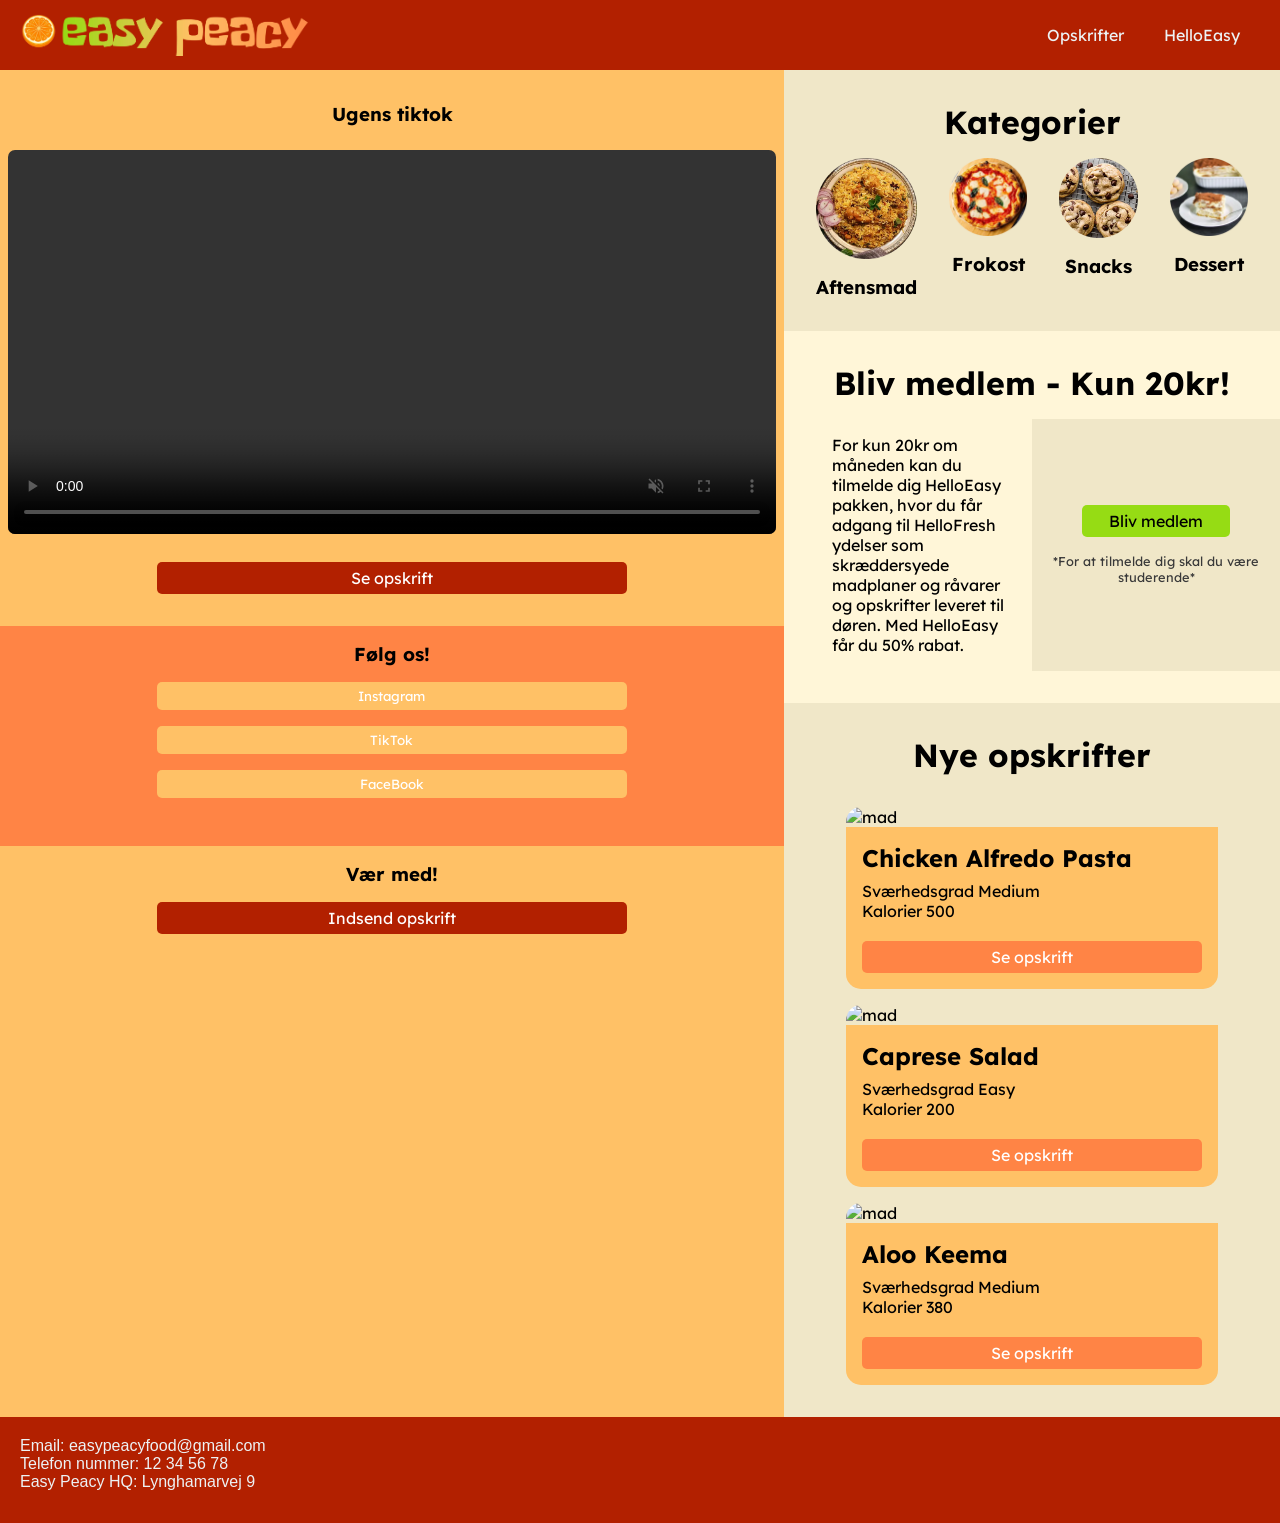
==== index.html @ 2718418a "Merge pull request #2 from Vicky8484/buttons-hover-global-css-victory buttons hover css added" ====
<!DOCTYPE html>
<html lang="da">

<head>
    <meta charset="UTF-8">
    <meta name="viewport" content="width=device-width, initial-scale=1.0">
    <title>Easy Peacy</title>

    <link rel="stylesheet" href="css/global.css">
    <link rel="stylesheet" href="css/index.css">

    <link rel="icon" type="image/png" sizes="32x32" href="img-vid/epfavicon.webp">

    <script src="js/menu.js" defer></script>
    <script src="js/slideshow.js" defer></script>
    <script src="js/kategorier.js" defer></script>


    <link href="https://fonts.googleapis.com/css2?family=Lexend:wght@100..900&display=swap" rel="stylesheet">


</head>

<body>
    <header>
        <div class="logo">
            <a href="index.html">
                <img src="img-vid/eplogo.webp" alt="Logo">
            </a>
        </div>
        <nav>
            <ul class="menu">
                <li><a href="opskrifter.html">Opskrifter</a></li>
                <li><a href="helloeasy.html">HelloEasy</a></li>
            </ul>
            <button class="burger">
                <span class="line"></span>
                <span class="line"></span>
                <span class="line"></span>
            </button>
        </nav>
    </header>
    <main>
        <div id="hero-box">
            <!-- Slideshow container -->
            <div class="slideshow-container">

                <!-- Full-width images with number and caption text -->
                <div class="mySlides fade">
                    <!--<div class="numbertext">1 / 6</div>-->
                    <img src="img-vid/banner1.webp" style="width:100%">
                </div>

                <div class="mySlides fade">
                    <!--<div class="numbertext">2 / 6</div>-->
                    <img src="img-vid/banner2.webp" style="width:100%">
                </div>
            </div>
        </div>
        <div id="main-box">
            <div class="sidepanel">
                <div class="spSection1">
                    <h3>Ugens tiktok</h3>
                    <video height="400" controls tools loop muted>
                        <source src="img-vid/ugenstiktok.mp4" type="video/mp4">
                        Din browser understøtter ikke video-tagget.
                    </video>
                    <a href="enkeltopskrift.html?recipeId=11" class="redBtn button">Se opskrift</a>
                </div>
                <div class="spSection2">
                    <h3>Følg os!</h3>
                    <button class="yellowBtn button">Instagram</button>
                    <button class="yellowBtn button">TikTok</button>
                    <button class="yellowBtn button">FaceBook</button>
                </div>
                <div class="spSection3">
                    <h3>Vær med!</h3>
                    <a href="forms.html" class="redBtn button">Indsend opskrift</a>
                </div>
            </div>
            <div class="sections">
                <div class="kategorierSection">
                    <h1>Kategorier</h1>
                    <div class="kategorierBox">

                    </div>
                </div>
                <div class="blivMedlemSection">
                    <h1>Bliv medlem - Kun 20kr!</h1>
                    <div class="bmInfoBox">
                        <div class="bminfo">
                            <p>For kun 20kr om måneden kan du tilmelde dig HelloEasy pakken,
                                hvor du får adgang til HelloFresh ydelser som skræddersyede madplaner og råvarer og
                                opskrifter leveret til døren. Med HelloEasy får du 50% rabat.</p>
                        </div>
                        <div class="blivmedlem">
                            <a href="helloeasy.html" class="greenBtn button">Bliv medlem</a>
                            <p class="bmDisclaimer">*For at tilmelde dig skal du være studerende*</p>
                        </div>
                    </div>
                </div>
                <div class="nyeOpskrifterSection">
                    <h1>Nye opskrifter</h1>
                    <div class="opskrifterBox">
                        <div class="noCard">
                            <img src="https://cdn.dummyjson.com/recipe-images/4.webp" alt="mad">
                            <div class="noCard-info">
                                <h2>Chicken Alfredo Pasta</h2>
                                <p>Sværhedsgrad Medium</p>
                                <p>Kalorier 500</p>
                                <br>
                                <a href="enkeltopskrift.html?recipeId=4" class="orangeBtn button">Se
                                    opskrift</a>
                            </div>
                        </div>
                        <div class="noCard">
                            <img src="https://cdn.dummyjson.com/recipe-images/9.webp" alt="mad">
                            <div class="noCard-info">
                                <h2>Caprese Salad</h2>
                                <p>Sværhedsgrad Easy</p>
                                <p>Kalorier 200</p>
                                <br>
                                <a href="enkeltopskrift.html?recipeId=9" class="orangeBtn button">Se opskrift</a>
                            </div>
                        </div>
                        <div class="noCard">
                            <img src="https://cdn.dummyjson.com/recipe-images/13.webp" alt="mad">
                            <div class="noCard-info">
                                <h2>Aloo Keema</h2>
                                <p>Sværhedsgrad Medium</p>
                                <p>Kalorier 380</p>
                                <br>
                                <a href="enkeltopskrift.html?recipeId=13" class="orangeBtn button">Se opskrift</a>
                            </div>
                        </div>
                    </div>
                </div>
            </div>
        </div>
    </main>
    <footer>
        <div class="tern-box">

        </div>
        <div class="footerInfo-box">
            <p>Email: easypeacyfood@gmail.com</p>
            <p>Telefon nummer: 12 34 56 78</p>
            <p>Easy Peacy HQ: Lynghamarvej 9</p>
        </div>
    </footer>
</body>

</html>
---- css/global.css ----
/*************** Reset *********************/
* {
  margin: 0;
  padding: 0;
  box-sizing: border-box;
}

img {
  width: 100%;
  height: auto;
  display: block;
}

/************ menu + burger menu **********/
header {
  top: 0;
  display: flex;
  justify-content: space-between;
  align-items: center;
  padding: 20px;
  height: 70px;
  background-color: #b22000;
}

.logo img {
  width: 300px;
  height: auto;
  border-radius: 0;
}

.menu {
  display: flex;
  list-style: none;
  margin: 0;
  padding: 0;
}

.menu a {
  display: block;
  padding-block: 1rem;
  padding-right: 20px;
  padding-left: 20px;
  color: #edf2f4;
  text-decoration: none;
  transition: color 0.3s;
  text-align: end;
}

.menu a:hover {
  color: #ffc166;
  text-decoration: none;
}

.burger {
  width: 30px;
  height: 20px;
  cursor: pointer;
}

.burger .line {
  display: block;
  width: 100%;
  height: 2px;
  background-color: #fff6d8;
  margin-bottom: 5px;
  transition: 0.2s linear;
}
.burger {
  display: none;
}

@media screen and (max-width: 800px) {
  .menu {
    display: none;
  }

  .menu a {
    color: #000;
  }
  .menu a:hover {
    color: #b22000;
    text-decoration: none;
  }
  .burger {
    display: block;
    background-color: transparent;
    border: 0;
  }
  .burger.active .line:nth-child(1) {
    transform: rotate(45deg) translate(5px, 5px);
    transition: 0.2s linear;
  }

  .burger.active .line:nth-child(2) {
    opacity: 0;
    transition: 0.15s linear;
  }

  .burger.active .line:nth-child(3) {
    transform: rotate(-45deg) translate(5px, -5px);
    transition: 0.2s linear;
  }

  nav.active .menu {
    display: block;
    background-color: #fff6d8;
    position: absolute;
    top: 70px;
    left: 0;
    width: 100%;
    box-shadow: 0 10px 10px #0000001a;
    z-index: 1;
  }
}

/************ body **********/
body {
  background-color: #fff6d8;
  font-family: "Lexend", sans-serif;
  font-optical-sizing: auto;
  font-weight: 400;
  font-style: normal;
}

/************ knapper **********/
.button {
  font-family: "Lexend", sans-serif;
  font-optical-sizing: auto;
  font-weight: 400;
  font-style: normal;
  display: inline-block;
  padding-block: 6px;
  width: 60%;
  border: none;
  border-radius: 5px;
  text-decoration: none;
}

.button:hover {
  filter: brightness(95%);
}

.redBtn {
  background-color: #b22000;
  color: #fff;
}

.yellowBtn {
  background-color: #ffc166;
  color: #fff;
}

.greenBtn {
  background-color: #96dc14;
  color: #000;
}

.orangeBtn {
  background-color: #ff8445;
  color: #fff;
}

/************ footer **********/
.tern-box {
  height: 200px;
  background-image: url("../img-vid/ternet-baggrund.webp");
}
.footerInfo-box {
  background-color: #b22000;
  color: #edf2f4;
  padding: 20px;
  font-family: "Poppins", sans-serif;
  font-weight: 400;
  font-style: normal;
  font-size: 1rem;
  padding-bottom: 2rem;
}
---- css/index.css ----
/****** main-box + children ******/
#main-box {
  display: grid;
  grid-template-columns: 1fr 4fr;
}

#hero-box {
  display: none;
}

.tern-box {
  display: none;
}

/****** sidepanel + children ******/
.sidepanel {
  text-align: center;
  background-color: #ffc166;
  padding-block: 2rem;
}

.spSection1 h3 {
  margin-bottom: 1rem;
}

.spSection1 video {
  border-radius: 15px;
  margin-bottom: 1rem;
  padding: 0.5rem;
}

.spSection1 {
  margin-bottom: 2rem;
}

.spSection2 {
  background-color: #ff8445;
  padding-bottom: 2rem;
}

.spSection2 h3 {
  padding-top: 1rem;
  margin-bottom: 1rem;
}

.spSection2 button {
  margin-bottom: 1rem;
}

.spSection3 {
  padding-bottom: 2rem;
}

.spSection3 h3 {
  padding-top: 1rem;
  margin-bottom: 1rem;
}

/****** sections + children ******/
.nyeOpskrifterSection {
  background-color: #f0e7c8;
  padding: 1rem;
  padding-top: 2rem;
  padding-bottom: 2rem;
}

.nyeOpskrifterSection h1 {
  text-align: center;
  padding-bottom: 1rem;
}

.opskrifterBox {
  display: grid;
  grid-template-columns: repeat(auto-fit, minmax(250px, 1fr));
  gap: 1rem;
  width: 80%;
  margin: auto;
  margin-top: 1rem;
}

.noCard img {
  border-top-left-radius: 15px;
  border-top-right-radius: 15px;
}

.noCard h2 {
  font-size: 1.5rem;
  padding-bottom: 0.5rem;
}

.noCard-info {
  background-color: #ffc166;
  padding-bottom: 3rem;
  border-bottom-right-radius: 15px;
  border-bottom-left-radius: 15px;
  padding: 1rem;
}

.noCard-info a {
  text-align: center;
  width: 100%;
}

.blivMedlemSection {
  padding-top: 2rem;
  padding-bottom: 2rem;
}

.blivMedlemSection h1 {
  text-align: center;
  padding-bottom: 1rem;
}

.bmInfoBox {
  display: grid;
  grid-template-columns: 1fr 1fr;
  max-width: 900px;
  margin: auto;
}

.bminfo {
  padding: 1rem;
  padding-left: 3rem;
}

.blivmedlem {
  background-color: #f0e7c8;
  text-align: center;
  align-content: center;
}

.bmDisclaimer {
  padding-top: 1rem;
  font-size: 0.8rem;
  color: #393939;
}

.kategorierSection {
  background-color: #f0e7c8;
  padding-top: 2rem;
  padding-bottom: 2rem;
}

.kategorierSection h1 {
  text-align: center;
  padding-bottom: 1rem;
}

.kategorierBox {
  display: grid;
  grid-template-columns: repeat(4, 1fr);
  gap: 2rem;
  text-align: center;
  padding-left: 2rem;
  padding-right: 2rem;
  overflow-x: auto;
}

.kategori {
  text-decoration: none;
}

.kategori h3 {
  padding-top: 1rem;
  color: #000;
}

.omOsSection {
  padding-top: 2rem;
  padding-bottom: 2rem;
}

.omOsSection h1 {
  text-align: center;
  padding-bottom: 1rem;
}

.omOsBox {
  display: grid;
  grid-template-columns: 1fr 1fr;
  max-width: 900px;
  margin: auto;
}

.omOsBox img {
  width: 100%;
  border-radius: 15px;
  object-fit: cover;
}

@media screen and (max-width: 800px) {
  #main-box {
    grid-template-columns: 1fr;
    gap: 20px;
  }

  .spSection1 {
    display: none;
  }

  .sidepanel {
    text-align: center;
    padding-block: 2rem;
    position: static;
    top: 0;
  }

  /***/

  .kategorierSection h1 {
    text-align: center;
    padding-bottom: 1rem;
  }

  .kategorierBox {
    display: grid;
    grid-template-columns: repeat(2, 1fr);
    text-align: center;
    padding-left: 1rem;
    padding-right: 1rem;
    width: 80%;
    margin: auto;
  }

  .opskrifterBox {
    display: grid;
    grid-template-columns: repeat(auto-fit, minmax(160px, 1fr));
    gap: 1rem;
    width: 80%;
    margin: auto;
    margin-top: 1rem;
    overflow-x: auto;
  }
}

/* @media screen and (min-width: 768px) {
  .kategorierBox {
    display: grid;
    grid-template-columns: repeat(4, 1fr);
    gap: 2rem;
    text-align: center;
    padding-left: 2rem;
    padding-right: 2rem;
    overflow-x: auto;
  }
} */
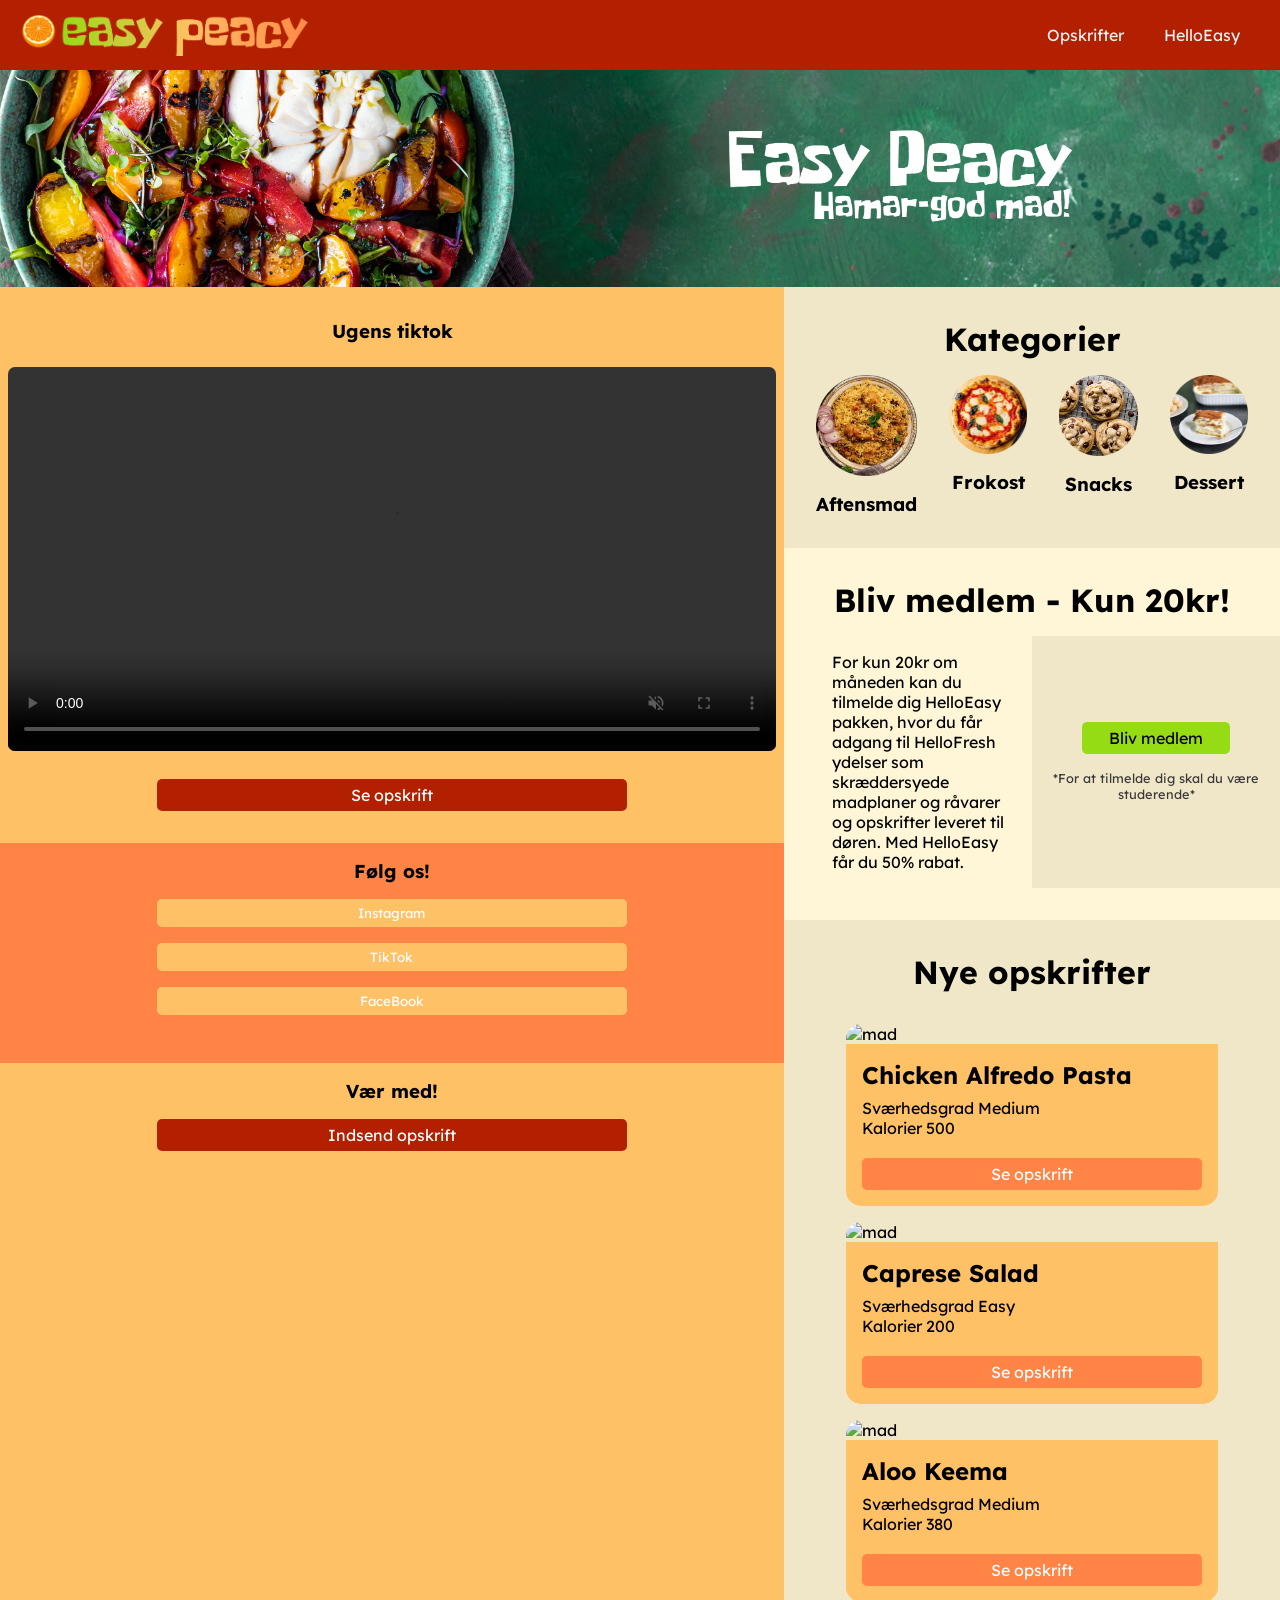
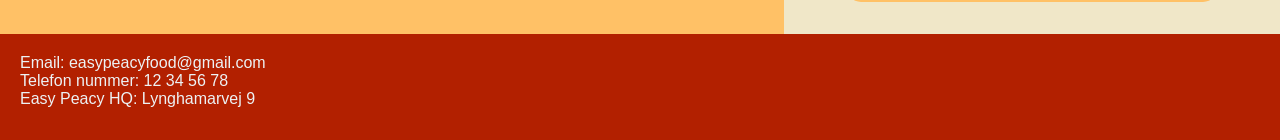
==== commit f5c9c651: "js cleared Victory" ====
--- a/index.html
+++ b/index.html
@@ -55,6 +55,16 @@
                     <!--<div class="numbertext">2 / 6</div>-->
                     <img src="img-vid/banner2.webp" style="width:100%">
                 </div>
+
+                <div class="mySlides fade">
+                    <!--<div class="numbertext">2 / 6</div>-->
+                    <img src="img-vid/banner3.webp" style="width:100%">
+                </div>
+
+                <div class="mySlides fade">
+                    <!--<div class="numbertext">2 / 6</div>-->
+                    <img src="img-vid/banner4.webp" style="width:100%">
+                </div>
             </div>
         </div>
         <div id="main-box">
@@ -82,7 +92,22 @@
                 <div class="kategorierSection">
                     <h1>Kategorier</h1>
                     <div class="kategorierBox">
-
+                        <a href="opskrifter.html/recipes/meal-type/dinner" class="kategori">
+                            <img src="img-vid/kategori-img1.webp" alt="aftensmad">
+                            <h3>Aftensmad</h3>
+                        </a>
+                        <a href="opskrifter.html" class="kategori">
+                            <img src="img-vid/kategori-img2.webp" alt="aftensmad">
+                            <h3>Frokost</h3>
+                        </a>
+                        <a href="opskrifter.html" class="kategori">
+                            <img src="img-vid/kategori-img3.webp" alt="aftensmad">
+                            <h3>Snacks</h3>
+                        </a>
+                        <a href="opskrifter.html" class="kategori">
+                            <img src="img-vid/kategori-img4.webp" alt="aftensmad">
+                            <h3>Dessert</h3>
+                        </a>
                     </div>
                 </div>
                 <div class="blivMedlemSection">
@@ -105,7 +130,7 @@
                         <div class="noCard">
                             <img src="https://cdn.dummyjson.com/recipe-images/4.webp" alt="mad">
                             <div class="noCard-info">
-                                <h2>Chicken Alfredo Pasta</h2>
+                                <h3>Chicken Alfredo Pasta</h3>
                                 <p>Sværhedsgrad Medium</p>
                                 <p>Kalorier 500</p>
                                 <br>
@@ -116,7 +141,7 @@
                         <div class="noCard">
                             <img src="https://cdn.dummyjson.com/recipe-images/9.webp" alt="mad">
                             <div class="noCard-info">
-                                <h2>Caprese Salad</h2>
+                                <h3>Caprese Salad</h3>
                                 <p>Sværhedsgrad Easy</p>
                                 <p>Kalorier 200</p>
                                 <br>
@@ -126,7 +151,7 @@
                         <div class="noCard">
                             <img src="https://cdn.dummyjson.com/recipe-images/13.webp" alt="mad">
                             <div class="noCard-info">
-                                <h2>Aloo Keema</h2>
+                                <h3>Aloo Keema</h3>
                                 <p>Sværhedsgrad Medium</p>
                                 <p>Kalorier 380</p>
                                 <br>
--- a/css/global.css
+++ b/css/global.css
@@ -9,6 +9,11 @@
   width: 100%;
   height: auto;
   display: block;
+}
+
+/*ternet box gjort usynlig*/
+.tern-box {
+  display: none;
 }
 
 /************ menu + burger menu **********/
--- a/css/index.css
+++ b/css/index.css
@@ -4,13 +4,9 @@
   grid-template-columns: 1fr 4fr;
 }
 
-#hero-box {
+/* #hero-box {
   display: none;
-}
-
-.tern-box {
-  display: none;
-}
+} */
 
 /****** sidepanel + children ******/
 .sidepanel {
@@ -83,7 +79,7 @@
   border-top-right-radius: 15px;
 }
 
-.noCard h2 {
+.noCard h3 {
   font-size: 1.5rem;
   padding-bottom: 0.5rem;
 }
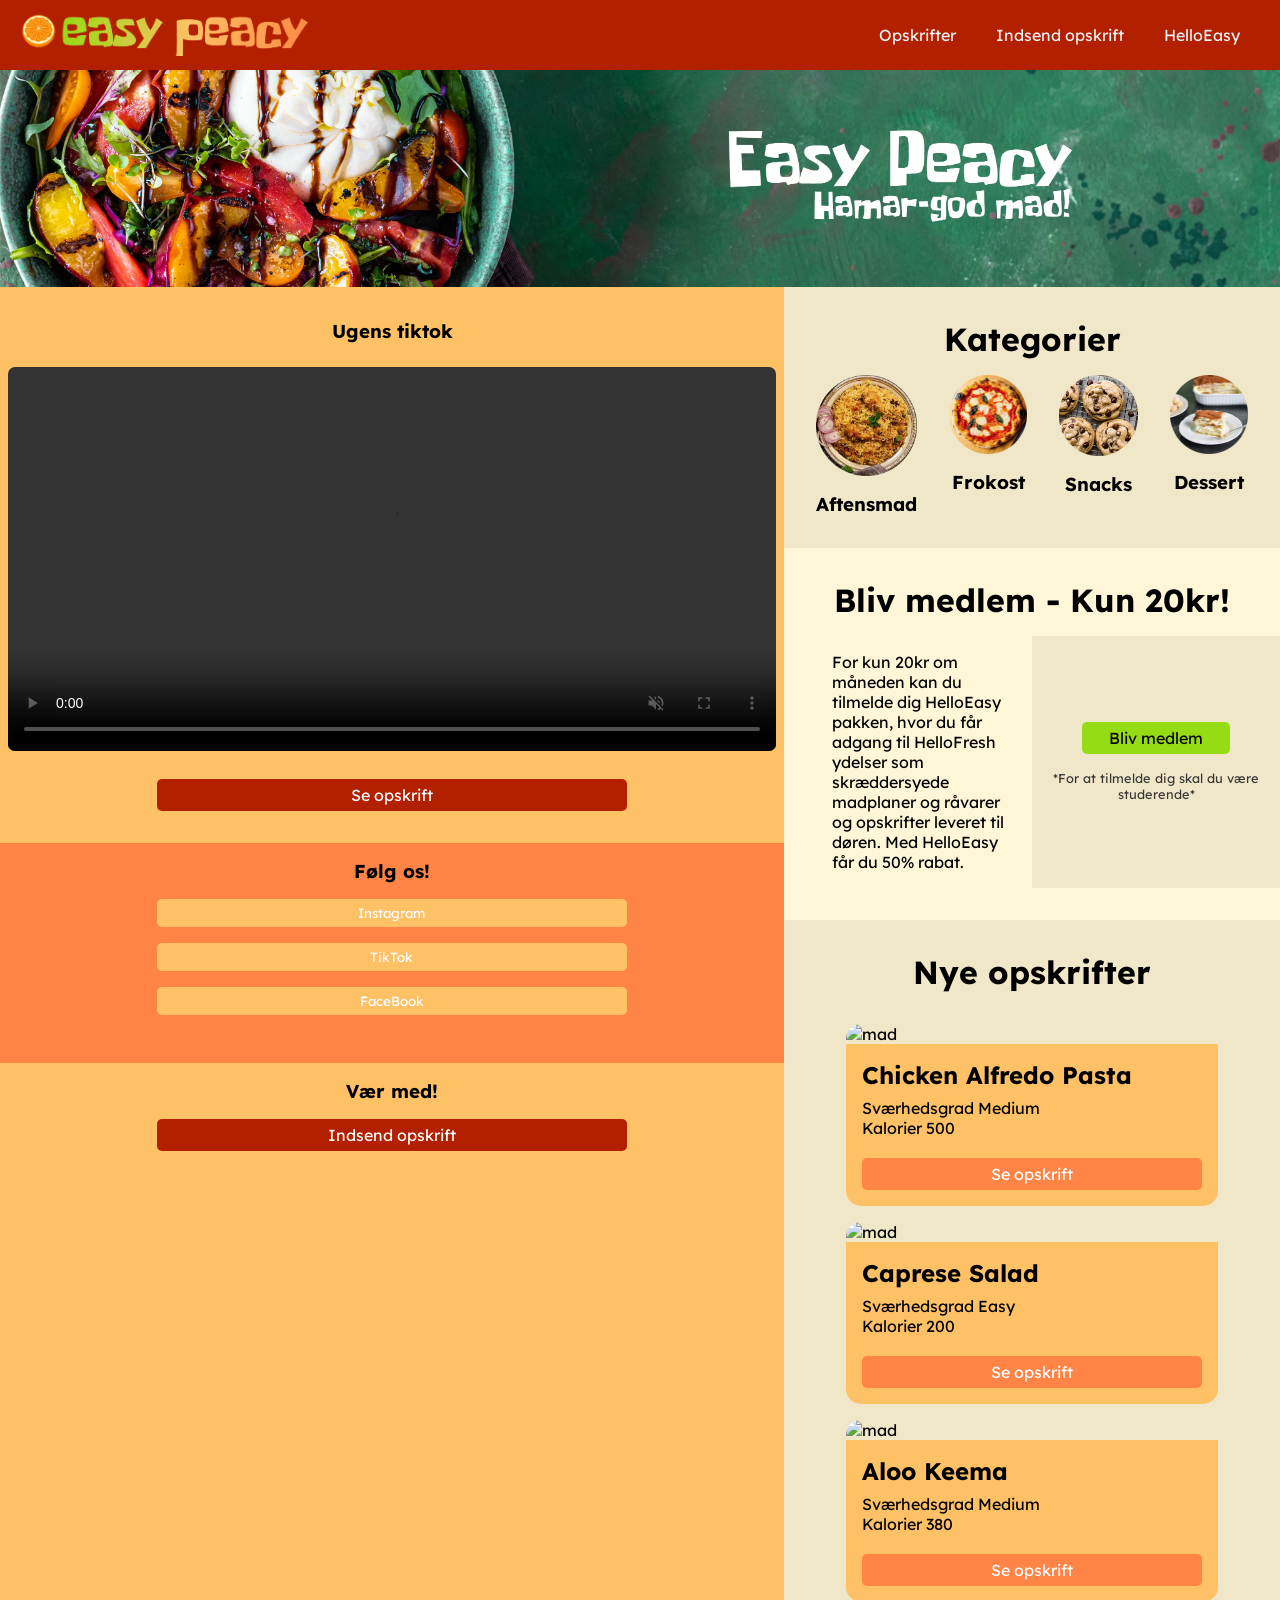
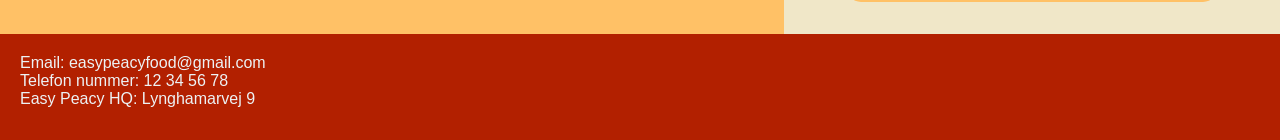
==== commit 6b9fb116: "teknisk dokumentation sat op" ====
--- a/index.html
+++ b/index.html
@@ -31,6 +31,7 @@
         <nav>
             <ul class="menu">
                 <li><a href="opskrifter.html">Opskrifter</a></li>
+                <li><a href="forms.html">Indsend opskrift</a></li>
                 <li><a href="helloeasy.html">HelloEasy</a></li>
             </ul>
             <button class="burger">
@@ -49,16 +50,6 @@
                 <div class="mySlides fade">
                     <!--<div class="numbertext">1 / 6</div>-->
                     <img src="img-vid/banner1.webp" style="width:100%">
-                </div>
-
-                <div class="mySlides fade">
-                    <!--<div class="numbertext">2 / 6</div>-->
-                    <img src="img-vid/banner2.webp" style="width:100%">
-                </div>
-
-                <div class="mySlides fade">
-                    <!--<div class="numbertext">2 / 6</div>-->
-                    <img src="img-vid/banner3.webp" style="width:100%">
                 </div>
 
                 <div class="mySlides fade">
@@ -92,22 +83,7 @@
                 <div class="kategorierSection">
                     <h1>Kategorier</h1>
                     <div class="kategorierBox">
-                        <a href="opskrifter.html/recipes/meal-type/dinner" class="kategori">
-                            <img src="img-vid/kategori-img1.webp" alt="aftensmad">
-                            <h3>Aftensmad</h3>
-                        </a>
-                        <a href="opskrifter.html" class="kategori">
-                            <img src="img-vid/kategori-img2.webp" alt="aftensmad">
-                            <h3>Frokost</h3>
-                        </a>
-                        <a href="opskrifter.html" class="kategori">
-                            <img src="img-vid/kategori-img3.webp" alt="aftensmad">
-                            <h3>Snacks</h3>
-                        </a>
-                        <a href="opskrifter.html" class="kategori">
-                            <img src="img-vid/kategori-img4.webp" alt="aftensmad">
-                            <h3>Dessert</h3>
-                        </a>
+
                     </div>
                 </div>
                 <div class="blivMedlemSection">
@@ -130,7 +106,7 @@
                         <div class="noCard">
                             <img src="https://cdn.dummyjson.com/recipe-images/4.webp" alt="mad">
                             <div class="noCard-info">
-                                <h3>Chicken Alfredo Pasta</h3>
+                                <h2>Chicken Alfredo Pasta</h2>
                                 <p>Sværhedsgrad Medium</p>
                                 <p>Kalorier 500</p>
                                 <br>
@@ -141,7 +117,7 @@
                         <div class="noCard">
                             <img src="https://cdn.dummyjson.com/recipe-images/9.webp" alt="mad">
                             <div class="noCard-info">
-                                <h3>Caprese Salad</h3>
+                                <h2>Caprese Salad</h2>
                                 <p>Sværhedsgrad Easy</p>
                                 <p>Kalorier 200</p>
                                 <br>
@@ -151,7 +127,7 @@
                         <div class="noCard">
                             <img src="https://cdn.dummyjson.com/recipe-images/13.webp" alt="mad">
                             <div class="noCard-info">
-                                <h3>Aloo Keema</h3>
+                                <h2>Aloo Keema</h2>
                                 <p>Sværhedsgrad Medium</p>
                                 <p>Kalorier 380</p>
                                 <br>
@@ -164,9 +140,6 @@
         </div>
     </main>
     <footer>
-        <div class="tern-box">
-
-        </div>
         <div class="footerInfo-box">
             <p>Email: easypeacyfood@gmail.com</p>
             <p>Telefon nummer: 12 34 56 78</p>
--- a/css/global.css
+++ b/css/global.css
@@ -9,11 +9,6 @@
   width: 100%;
   height: auto;
   display: block;
-}
-
-/*ternet box gjort usynlig*/
-.tern-box {
-  display: none;
 }
 
 /************ menu + burger menu **********/
--- a/css/index.css
+++ b/css/index.css
@@ -79,7 +79,7 @@
   border-top-right-radius: 15px;
 }
 
-.noCard h3 {
+.noCard h2 {
   font-size: 1.5rem;
   padding-bottom: 0.5rem;
 }
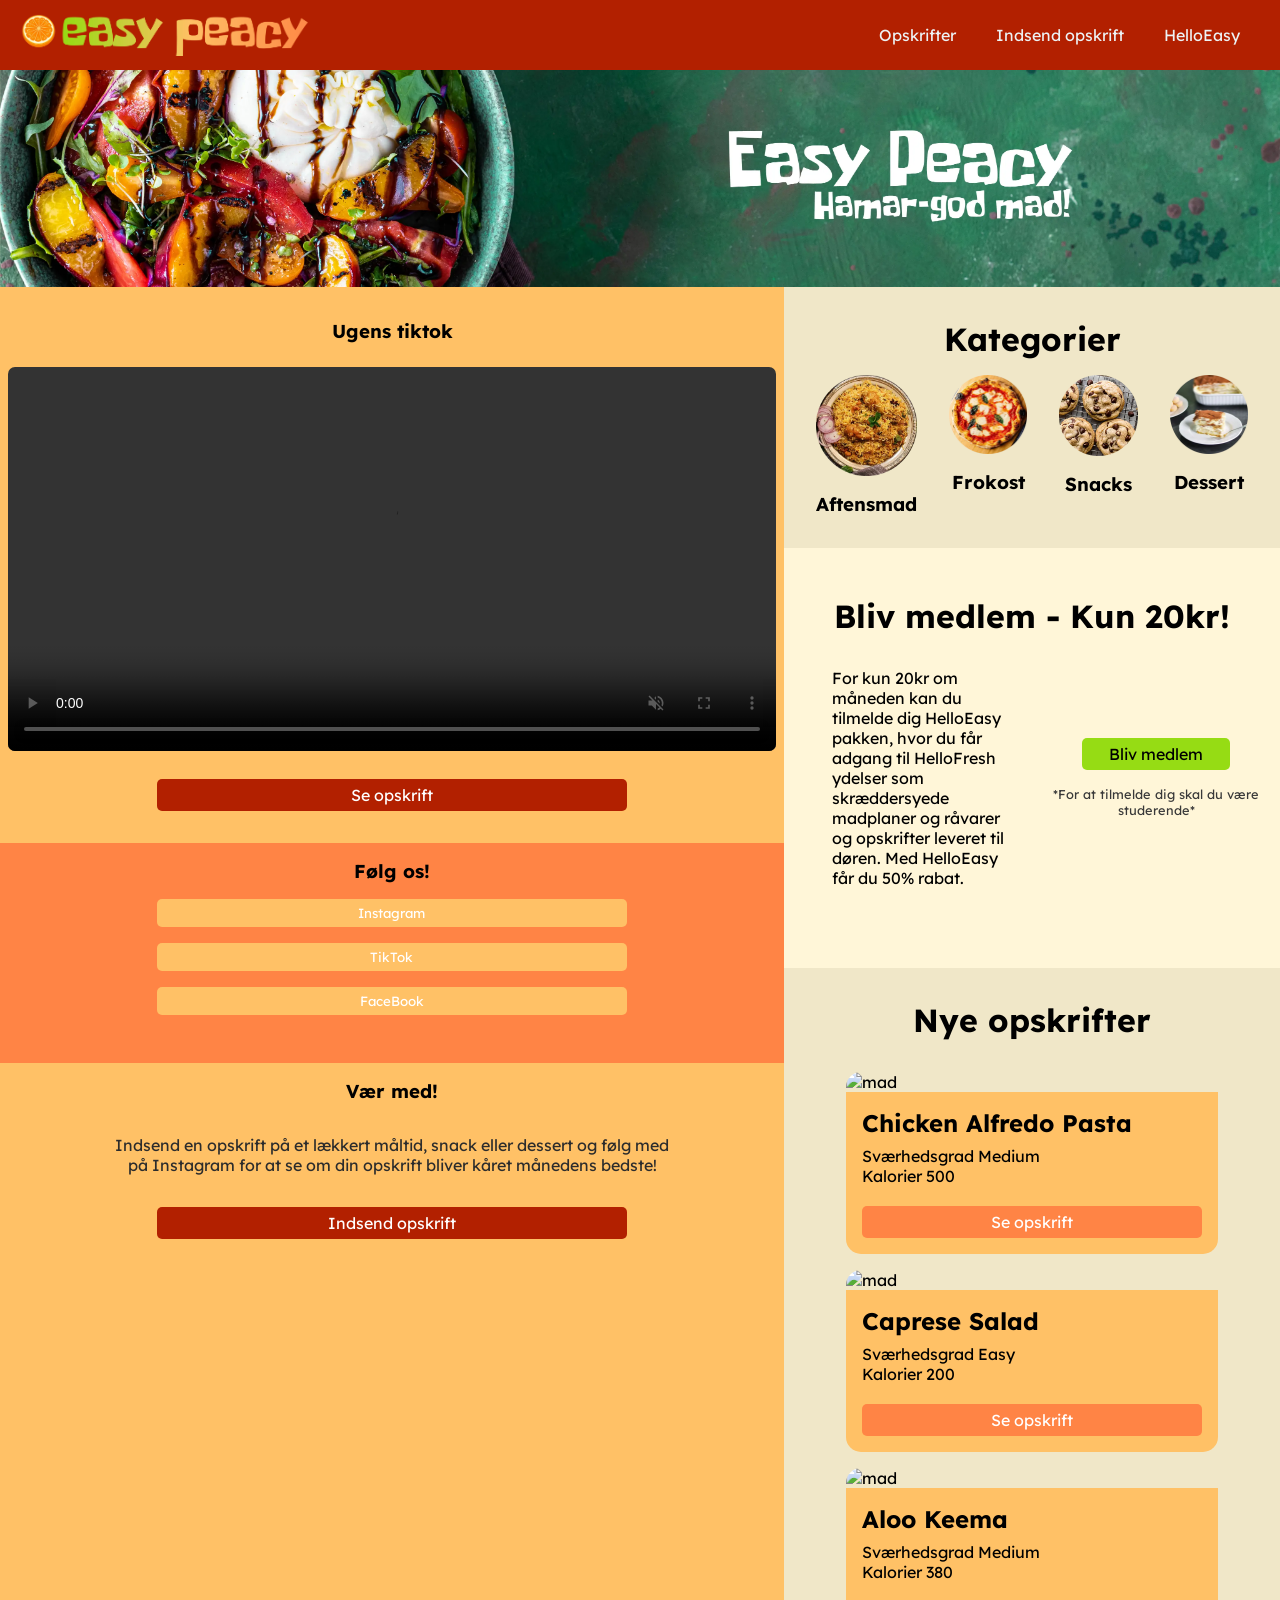
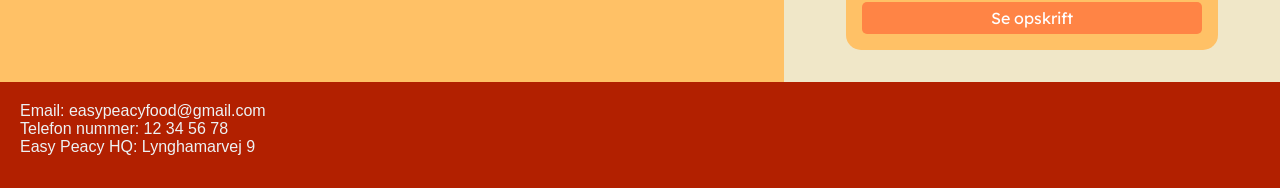
==== commit 591068d7: "Beskrivelse indsat Victory" ====
--- a/index.html
+++ b/index.html
@@ -76,6 +76,9 @@
                 </div>
                 <div class="spSection3">
                     <h3>Vær med!</h3>
+                    <p class="indsendInfo">Indsend en opskrift på et lækkert måltid, snack eller dessert og følg med på
+                        Instagram for at se
+                        om din opskrift bliver kåret månedens bedste!</p>
                     <a href="forms.html" class="redBtn button">Indsend opskrift</a>
                 </div>
             </div>
--- a/css/index.css
+++ b/css/index.css
@@ -4,10 +4,6 @@
   grid-template-columns: 1fr 4fr;
 }
 
-/* #hero-box {
-  display: none;
-} */
-
 /****** sidepanel + children ******/
 .sidepanel {
   text-align: center;
@@ -52,6 +48,12 @@
   margin-bottom: 1rem;
 }
 
+.indsendInfo {
+  padding: 2rem;
+  padding-top: 1rem;
+  text-wrap: balance;
+  color: #2c2c2c;
+}
 /****** sections + children ******/
 .nyeOpskrifterSection {
   background-color: #f0e7c8;
@@ -98,8 +100,8 @@
 }
 
 .blivMedlemSection {
-  padding-top: 2rem;
-  padding-bottom: 2rem;
+  padding-top: 3rem;
+  padding-bottom: 4rem;
 }
 
 .blivMedlemSection h1 {
@@ -120,7 +122,6 @@
 }
 
 .blivmedlem {
-  background-color: #f0e7c8;
   text-align: center;
   align-content: center;
 }
@@ -227,6 +228,18 @@
     margin-top: 1rem;
     overflow-x: auto;
   }
+
+  .bmInfoBox {
+    display: grid;
+    grid-template-columns: 1fr;
+  }
+
+  .bminfo {
+    text-align: center;
+    text-wrap: balance;
+    padding: 1rem 2rem 2rem;
+    margin: 0;
+  }
 }
 
 /* @media screen and (min-width: 768px) {
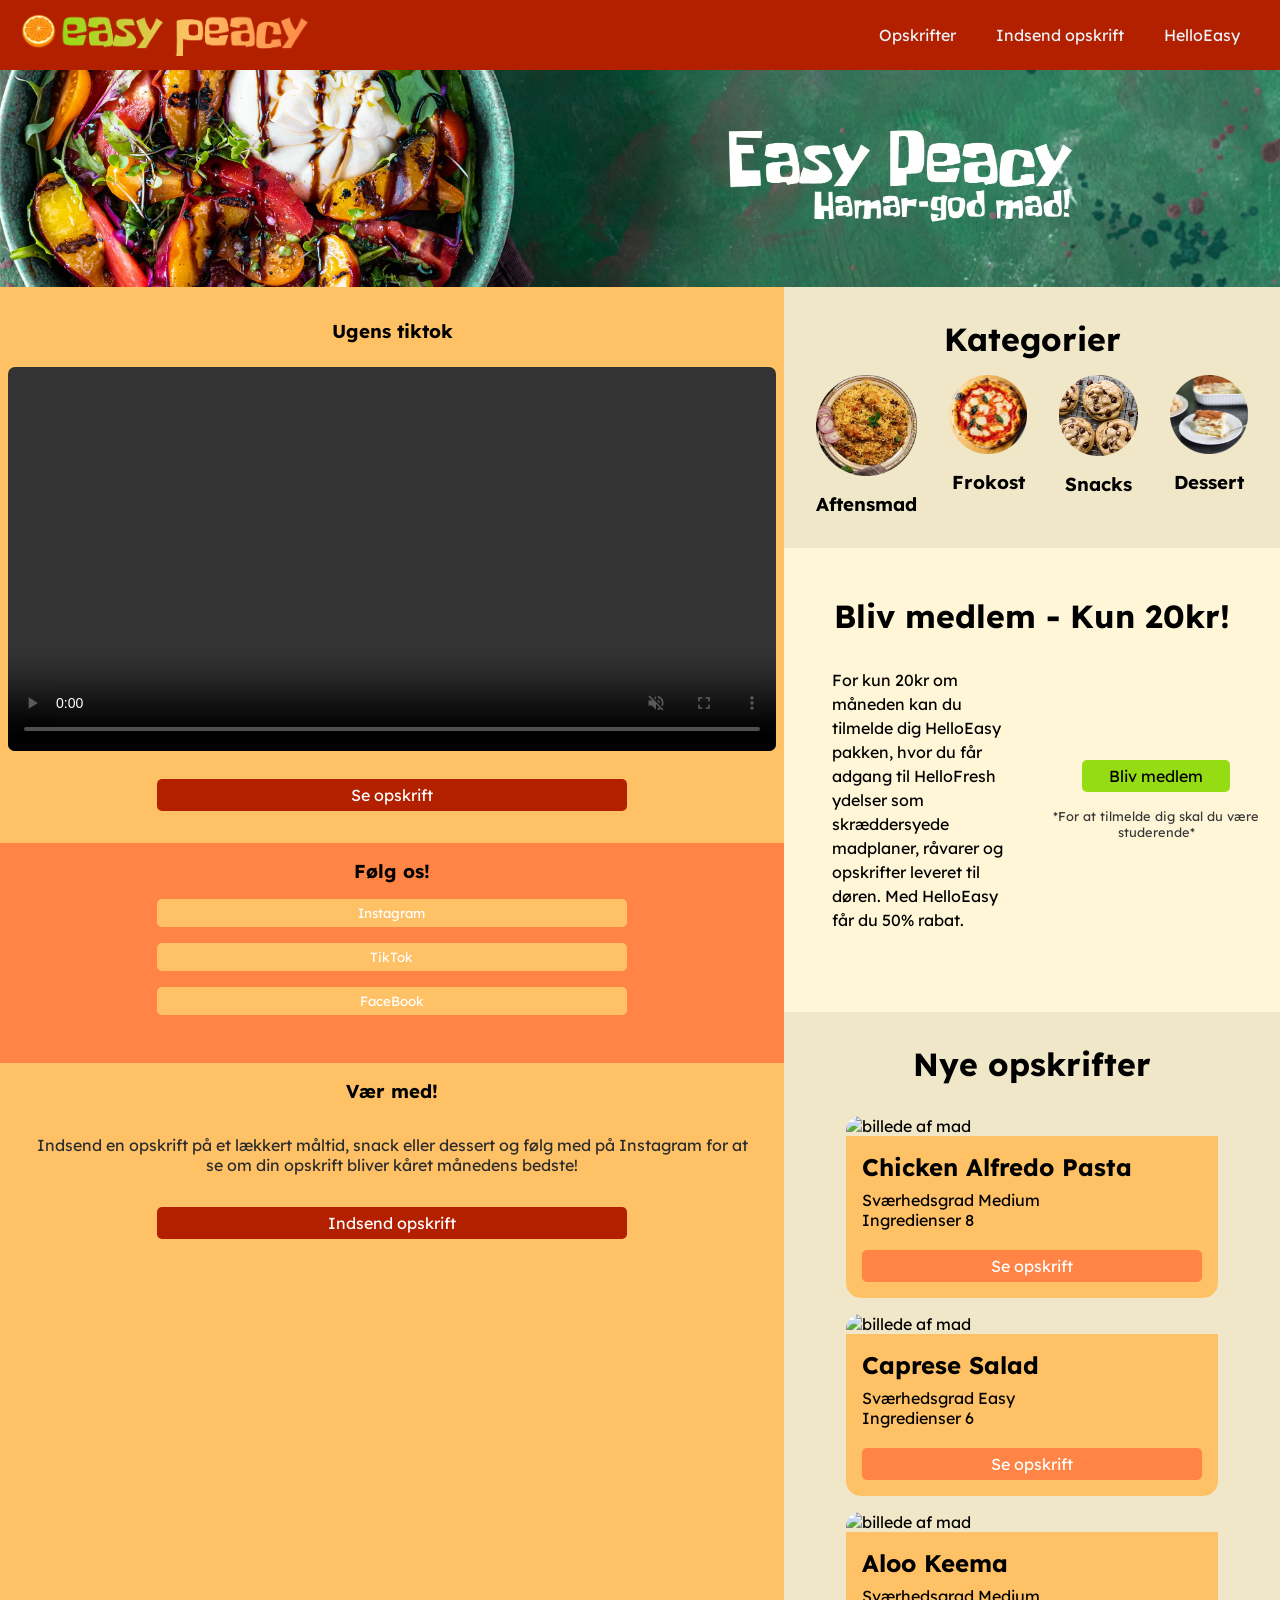
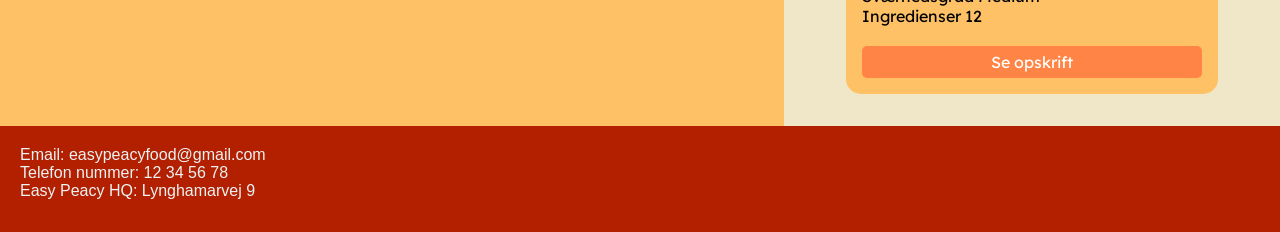
==== commit dd9dec92: "side færdig" ====
--- a/index.html
+++ b/index.html
@@ -47,15 +47,15 @@
             <div class="slideshow-container">
 
                 <!-- Full-width images with number and caption text -->
-                <div class="mySlides fade">
+                <a href="opskrifter.html" class="mySlides fade">
                     <!--<div class="numbertext">1 / 6</div>-->
                     <img src="img-vid/banner1.webp" style="width:100%">
-                </div>
+                </a>
 
-                <div class="mySlides fade">
+                <a href="helloeasy.html" class="mySlides fade">
                     <!--<div class="numbertext">2 / 6</div>-->
                     <img src="img-vid/banner4.webp" style="width:100%">
-                </div>
+                </a>
             </div>
         </div>
         <div id="main-box">
@@ -94,7 +94,7 @@
                     <div class="bmInfoBox">
                         <div class="bminfo">
                             <p>For kun 20kr om måneden kan du tilmelde dig HelloEasy pakken,
-                                hvor du får adgang til HelloFresh ydelser som skræddersyede madplaner og råvarer og
+                                hvor du får adgang til HelloFresh ydelser som skræddersyede madplaner, råvarer og
                                 opskrifter leveret til døren. Med HelloEasy får du 50% rabat.</p>
                         </div>
                         <div class="blivmedlem">
@@ -107,32 +107,32 @@
                     <h1>Nye opskrifter</h1>
                     <div class="opskrifterBox">
                         <div class="noCard">
-                            <img src="https://cdn.dummyjson.com/recipe-images/4.webp" alt="mad">
+                            <img src="https://cdn.dummyjson.com/recipe-images/4.webp" alt="billede af mad">
                             <div class="noCard-info">
                                 <h2>Chicken Alfredo Pasta</h2>
                                 <p>Sværhedsgrad Medium</p>
-                                <p>Kalorier 500</p>
+                                <p>Ingredienser 8</p>
                                 <br>
                                 <a href="enkeltopskrift.html?recipeId=4" class="orangeBtn button">Se
                                     opskrift</a>
                             </div>
                         </div>
                         <div class="noCard">
-                            <img src="https://cdn.dummyjson.com/recipe-images/9.webp" alt="mad">
+                            <img src="https://cdn.dummyjson.com/recipe-images/9.webp" alt="billede af mad">
                             <div class="noCard-info">
                                 <h2>Caprese Salad</h2>
                                 <p>Sværhedsgrad Easy</p>
-                                <p>Kalorier 200</p>
+                                <p>Ingredienser 6</p>
                                 <br>
                                 <a href="enkeltopskrift.html?recipeId=9" class="orangeBtn button">Se opskrift</a>
                             </div>
                         </div>
                         <div class="noCard">
-                            <img src="https://cdn.dummyjson.com/recipe-images/13.webp" alt="mad">
+                            <img src="https://cdn.dummyjson.com/recipe-images/13.webp" alt="billede af mad">
                             <div class="noCard-info">
                                 <h2>Aloo Keema</h2>
                                 <p>Sværhedsgrad Medium</p>
-                                <p>Kalorier 380</p>
+                                <p>Ingredienser 12</p>
                                 <br>
                                 <a href="enkeltopskrift.html?recipeId=13" class="orangeBtn button">Se opskrift</a>
                             </div>
--- a/css/index.css
+++ b/css/index.css
@@ -51,7 +51,7 @@
 .indsendInfo {
   padding: 2rem;
   padding-top: 1rem;
-  text-wrap: balance;
+  text-align: balance;
   color: #2c2c2c;
 }
 /****** sections + children ******/
@@ -119,6 +119,7 @@
 .bminfo {
   padding: 1rem;
   padding-left: 3rem;
+  line-height: 1.5rem;
 }
 
 .blivmedlem {
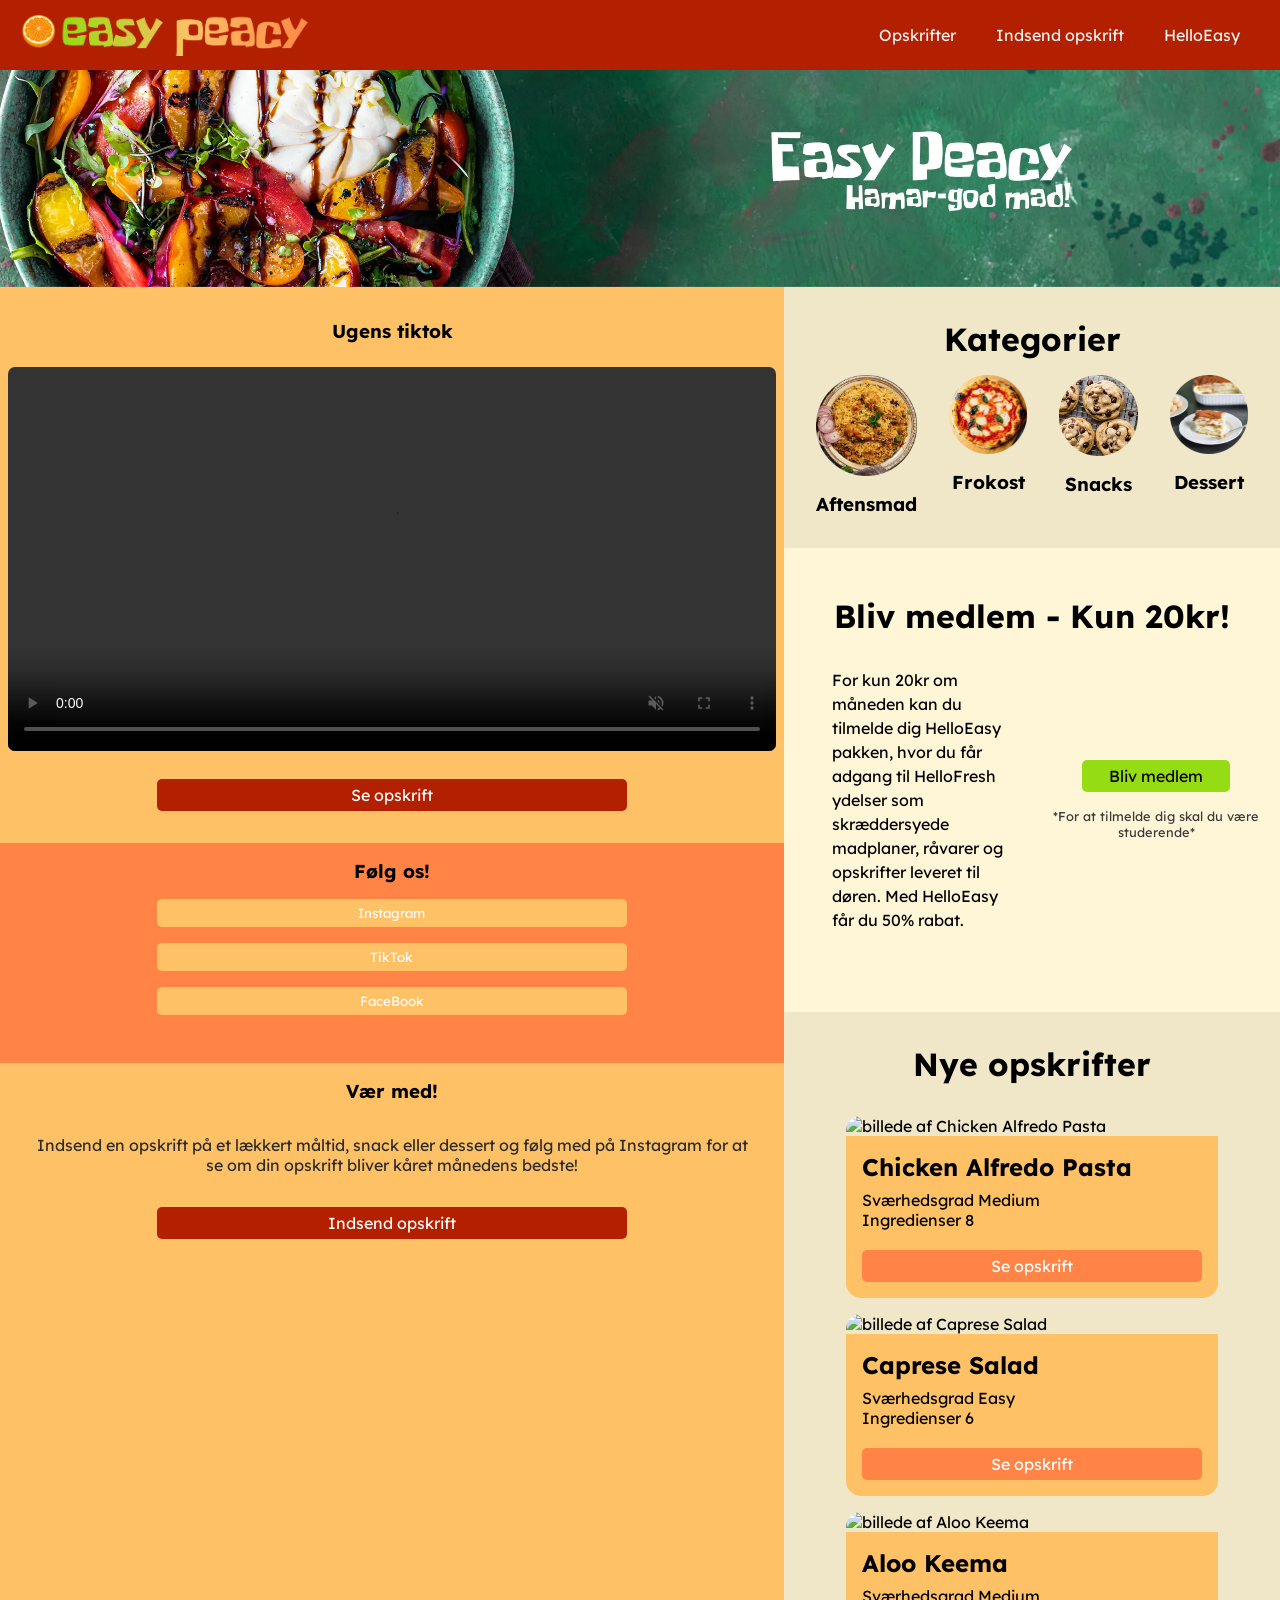
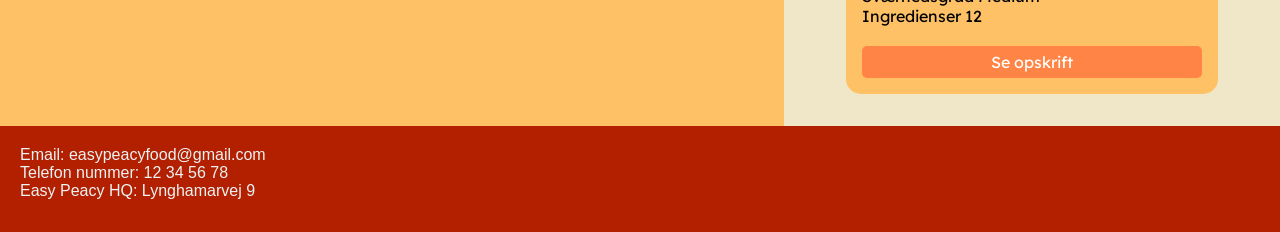
==== commit 0c331f79: "Accessibility øget" ====
--- a/index.html
+++ b/index.html
@@ -49,12 +49,12 @@
                 <!-- Full-width images with number and caption text -->
                 <a href="opskrifter.html" class="mySlides fade">
                     <!--<div class="numbertext">1 / 6</div>-->
-                    <img src="img-vid/banner1.webp" style="width:100%">
+                    <img src="img-vid/banner1.webp" alt="banner img" style="width:100%">
                 </a>
 
                 <a href="helloeasy.html" class="mySlides fade">
                     <!--<div class="numbertext">2 / 6</div>-->
-                    <img src="img-vid/banner4.webp" style="width:100%">
+                    <img src="img-vid/banner4.webp" alt="banner img" style="width:100%">
                 </a>
             </div>
         </div>
@@ -62,7 +62,7 @@
             <div class="sidepanel">
                 <div class="spSection1">
                     <h3>Ugens tiktok</h3>
-                    <video height="400" controls tools loop muted>
+                    <video height="400" controls loop muted>
                         <source src="img-vid/ugenstiktok.mp4" type="video/mp4">
                         Din browser understøtter ikke video-tagget.
                     </video>
@@ -107,7 +107,8 @@
                     <h1>Nye opskrifter</h1>
                     <div class="opskrifterBox">
                         <div class="noCard">
-                            <img src="https://cdn.dummyjson.com/recipe-images/4.webp" alt="billede af mad">
+                            <img src="https://cdn.dummyjson.com/recipe-images/4.webp"
+                                alt="billede af Chicken Alfredo Pasta">
                             <div class="noCard-info">
                                 <h2>Chicken Alfredo Pasta</h2>
                                 <p>Sværhedsgrad Medium</p>
@@ -118,7 +119,7 @@
                             </div>
                         </div>
                         <div class="noCard">
-                            <img src="https://cdn.dummyjson.com/recipe-images/9.webp" alt="billede af mad">
+                            <img src="https://cdn.dummyjson.com/recipe-images/9.webp" alt="billede af Caprese Salad">
                             <div class="noCard-info">
                                 <h2>Caprese Salad</h2>
                                 <p>Sværhedsgrad Easy</p>
@@ -128,7 +129,7 @@
                             </div>
                         </div>
                         <div class="noCard">
-                            <img src="https://cdn.dummyjson.com/recipe-images/13.webp" alt="billede af mad">
+                            <img src="https://cdn.dummyjson.com/recipe-images/13.webp" alt="billede af Aloo Keema">
                             <div class="noCard-info">
                                 <h2>Aloo Keema</h2>
                                 <p>Sværhedsgrad Medium</p>
